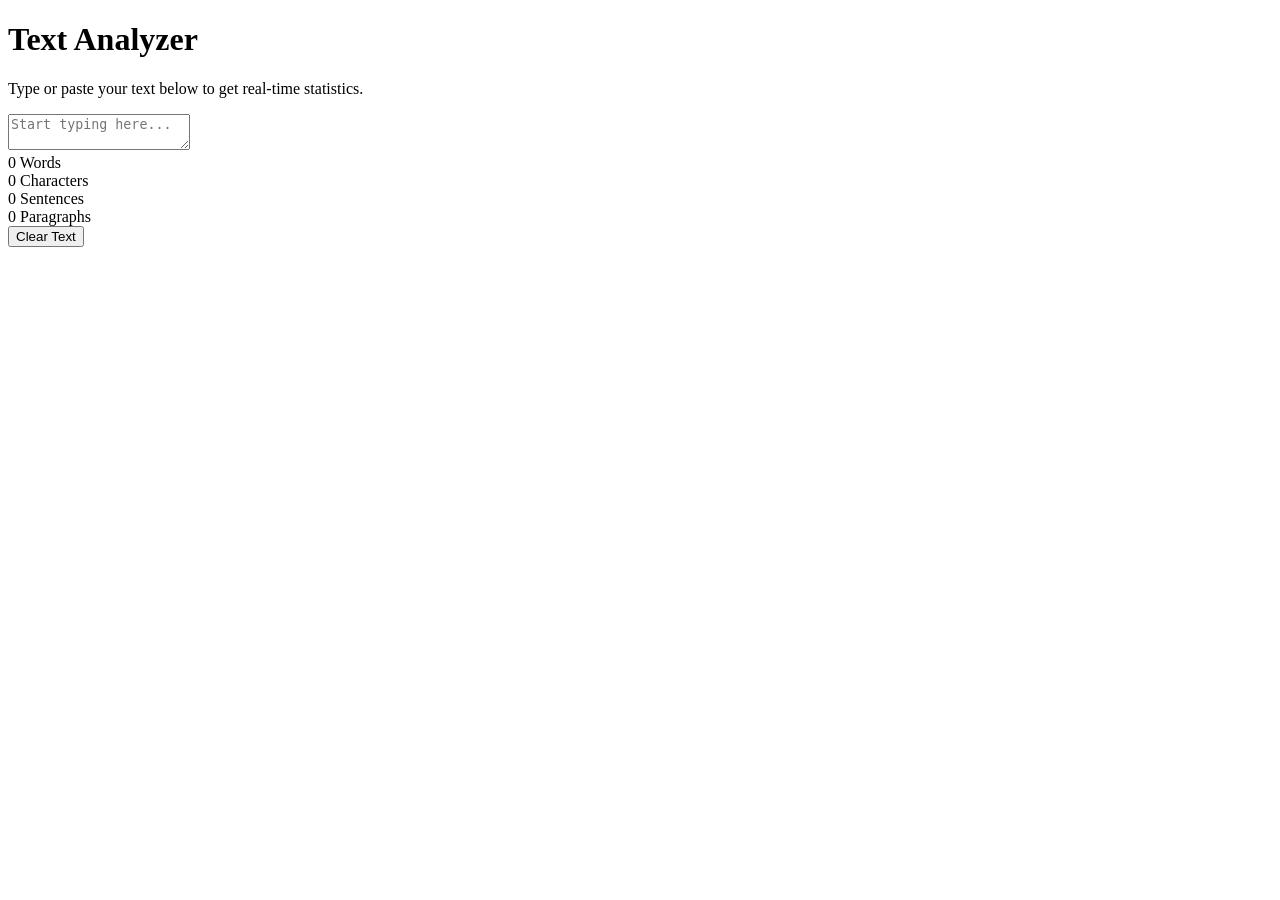
==== utils/wordcount/index.html @ f3233156 "Add index.html for live word counter application" ====
<!DOCTYPE html>
<html lang="en">
<head>
    <meta charset="UTF-8">
    <meta name="viewport" content="width=device-width, initial-scale=1.0">
    <title>Live Word Counter</title>
    <link rel="stylesheet" href="style.css">
</head>
<body>
    <div class="counter-container">
        <h1>Text Analyzer</h1>
        <p class="subtitle">Type or paste your text below to get real-time statistics.</p>
        
        <textarea id="text-input" placeholder="Start typing here..."></textarea>
        
        <div class="stats-grid">
            <div class="stat-box">
                <span id="word-count" class="stat-number">0</span>
                <span class="stat-label">Words</span>
            </div>
            <div class="stat-box">
                <span id="char-count" class="stat-number">0</span>
                <span class="stat-label">Characters</span>
            </div>
            <div class="stat-box">
                <span id="sentence-count" class="stat-number">0</span>
                <span class="stat-label">Sentences</span>
            </div>
            <div class="stat-box">
                <span id="paragraph-count" class="stat-number">0</span>
                <span class="stat-label">Paragraphs</span>
            </div>
        </div>
        
        <button id="clear-btn" class="clear-btn">Clear Text</button>
    </div>

    <script src="script.js"></script>
</body>
</html>
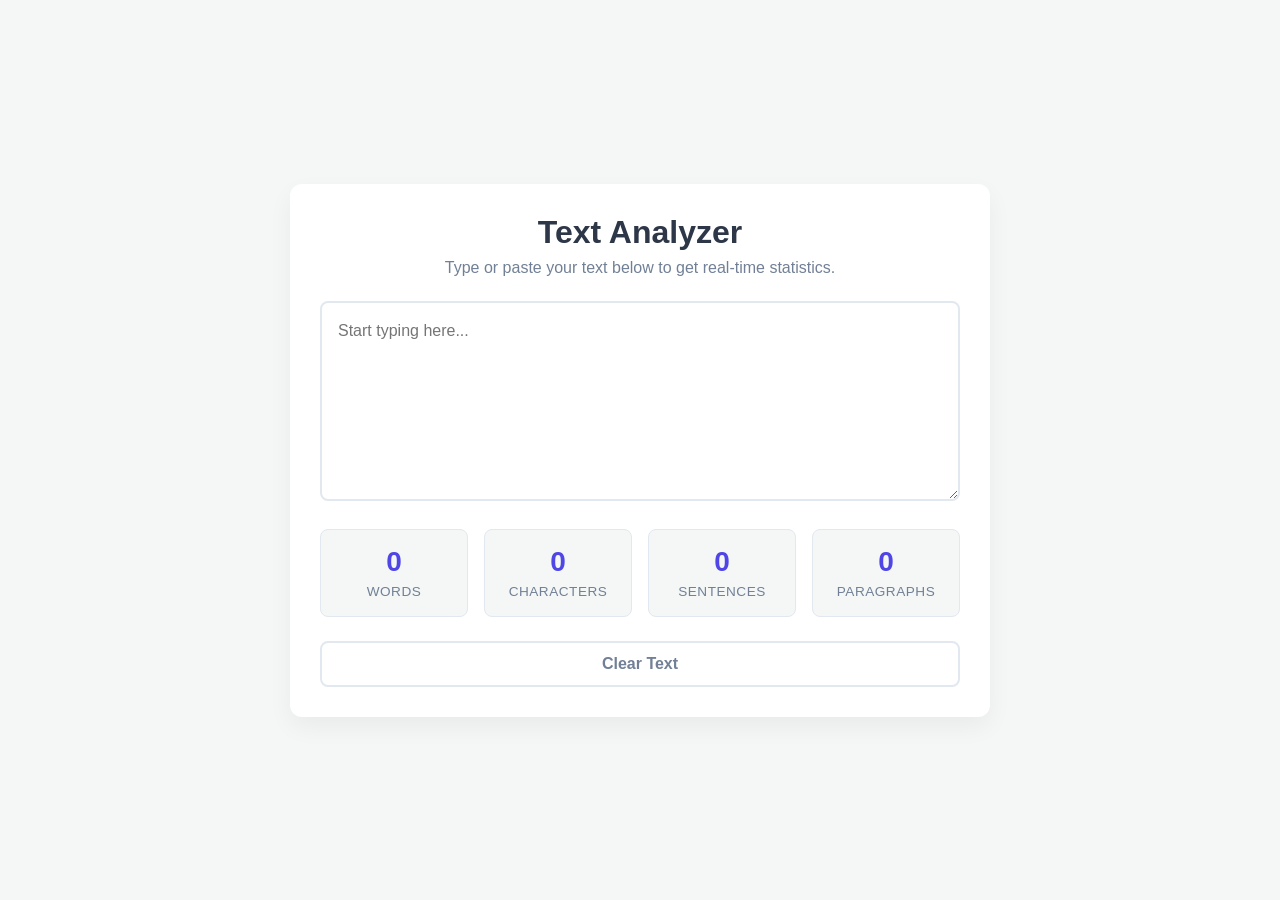
==== commit 569c8d3d: "Update index.html" ====
--- a/utils/wordcount/index.html
+++ b/utils/wordcount/index.html
@@ -5,6 +5,7 @@
     <meta name="viewport" content="width=device-width, initial-scale=1.0">
     <title>Live Word Counter</title>
     <link rel="stylesheet" href="style.css">
+    <link rel="icon" href="assets/favicon.ico" type="image/x-icon">
 </head>
 <body>
     <div class="counter-container">
--- a/utils/wordcount/style.css
+++ b/utils/wordcount/style.css
@@ -0,0 +1,121 @@
+:root {
+    --bg-color: #f4f7f6;
+    --card-color: #ffffff;
+    --text-main: #2d3748;
+    --text-muted: #718096;
+    --accent-color: #4f46e5;
+    --accent-hover: #4338ca;
+    --border-color: #e2e8f0;
+}
+
+* {
+    box-sizing: border-box;
+    margin: 0;
+    padding: 0;
+    font-family: -apple-system, BlinkMacSystemFont, "Segoe UI", Roboto, Helvetica, Arial, sans-serif;
+}
+
+body {
+    background-color: var(--bg-color);
+    color: var(--text-main);
+    display: flex;
+    justify-content: center;
+    align-items: center;
+    min-height: 100vh;
+    padding: 20px;
+}
+
+.counter-container {
+    background-color: var(--card-color);
+    border-radius: 12px;
+    box-shadow: 0 10px 25px rgba(0, 0, 0, 0.05);
+    width: 100%;
+    max-width: 700px;
+    padding: 30px;
+}
+
+h1 {
+    font-size: 2rem;
+    margin-bottom: 8px;
+    text-align: center;
+}
+
+.subtitle {
+    color: var(--text-muted);
+    text-align: center;
+    margin-bottom: 24px;
+}
+
+textarea {
+    width: 100%;
+    height: 200px;
+    padding: 16px;
+    border: 2px solid var(--border-color);
+    border-radius: 8px;
+    font-size: 1rem;
+    line-height: 1.5;
+    resize: vertical;
+    outline: none;
+    transition: border-color 0.2s ease;
+}
+
+textarea:focus {
+    border-color: var(--accent-color);
+}
+
+.stats-grid {
+    display: grid;
+    grid-template-columns: repeat(2, 1fr);
+    gap: 16px;
+    margin-top: 24px;
+}
+
+@media (min-width: 480px) {
+    .stats-grid {
+        grid-template-columns: repeat(4, 1fr);
+    }
+}
+
+.stat-box {
+    background-color: var(--bg-color);
+    border-radius: 8px;
+    padding: 16px;
+    text-align: center;
+    border: 1px solid var(--border-color);
+}
+
+.stat-number {
+    display: block;
+    font-size: 1.75rem;
+    font-weight: bold;
+    color: var(--accent-color);
+    margin-bottom: 4px;
+}
+
+.stat-label {
+    font-size: 0.85rem;
+    color: var(--text-muted);
+    text-transform: uppercase;
+    letter-spacing: 0.5px;
+}
+
+.clear-btn {
+    display: block;
+    width: 100%;
+    margin-top: 24px;
+    padding: 12px;
+    background-color: transparent;
+    border: 2px solid var(--border-color);
+    color: var(--text-muted);
+    font-size: 1rem;
+    font-weight: 600;
+    border-radius: 8px;
+    cursor: pointer;
+    transition: all 0.2s ease;
+}
+
+.clear-btn:hover {
+    background-color: #ef4444;
+    border-color: #ef4444;
+    color: white;
+}
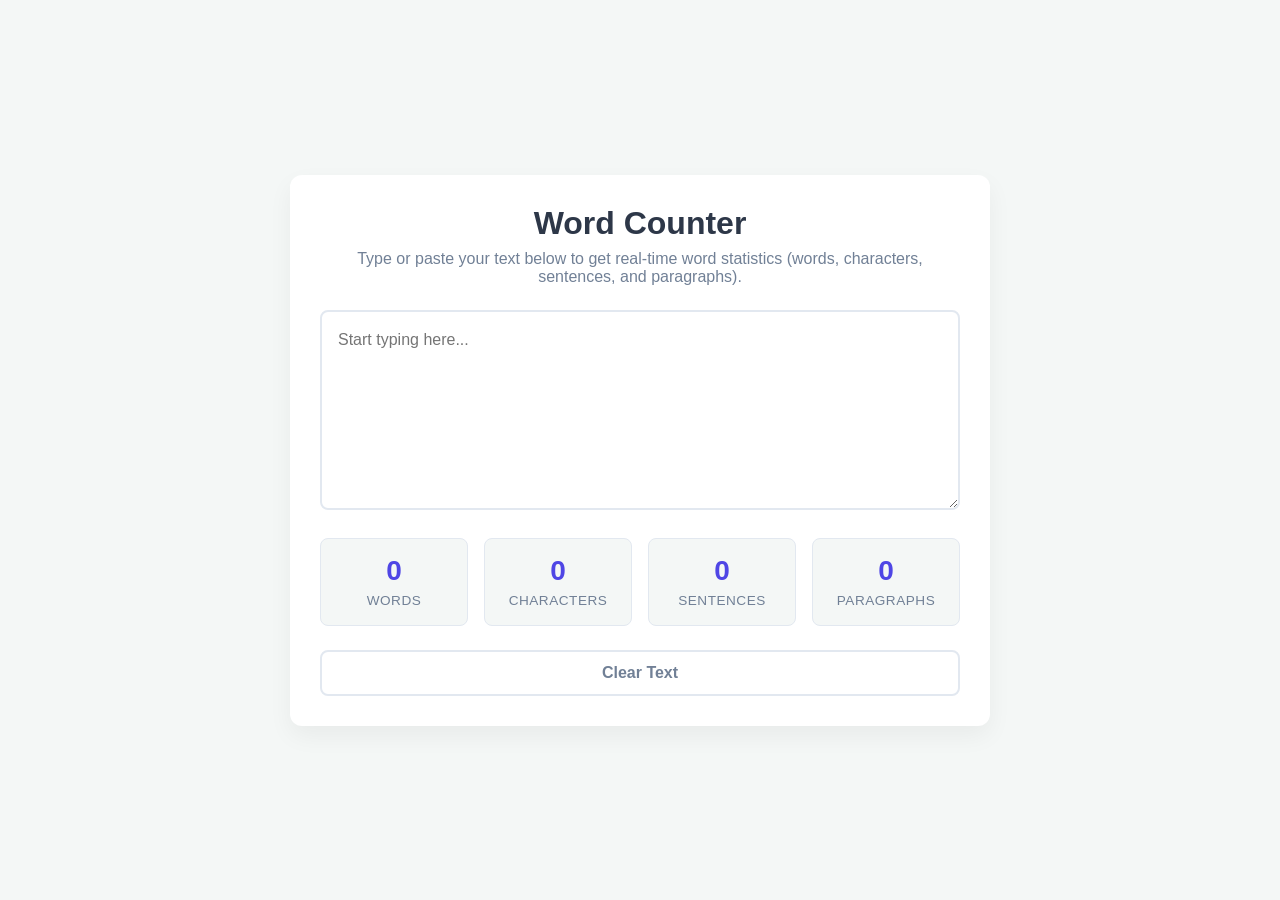
==== commit 557ee975: "Change title and subtitle in index.html Updated the title and subtitles for clarity." ====
--- a/utils/wordcount/index.html
+++ b/utils/wordcount/index.html
@@ -3,14 +3,14 @@
 <head>
     <meta charset="UTF-8">
     <meta name="viewport" content="width=device-width, initial-scale=1.0">
-    <title>Live Word Counter</title>
+    <title>Word Counter</title>
     <link rel="stylesheet" href="style.css">
     <link rel="icon" href="assets/favicon.ico" type="image/x-icon">
 </head>
 <body>
     <div class="counter-container">
-        <h1>Text Analyzer</h1>
-        <p class="subtitle">Type or paste your text below to get real-time statistics.</p>
+        <h1>Word Counter</h1>
+        <p class="subtitle">Type or paste your text below to get real-time word statistics (words, characters, sentences, and paragraphs).</p>
         
         <textarea id="text-input" placeholder="Start typing here..."></textarea>
         
